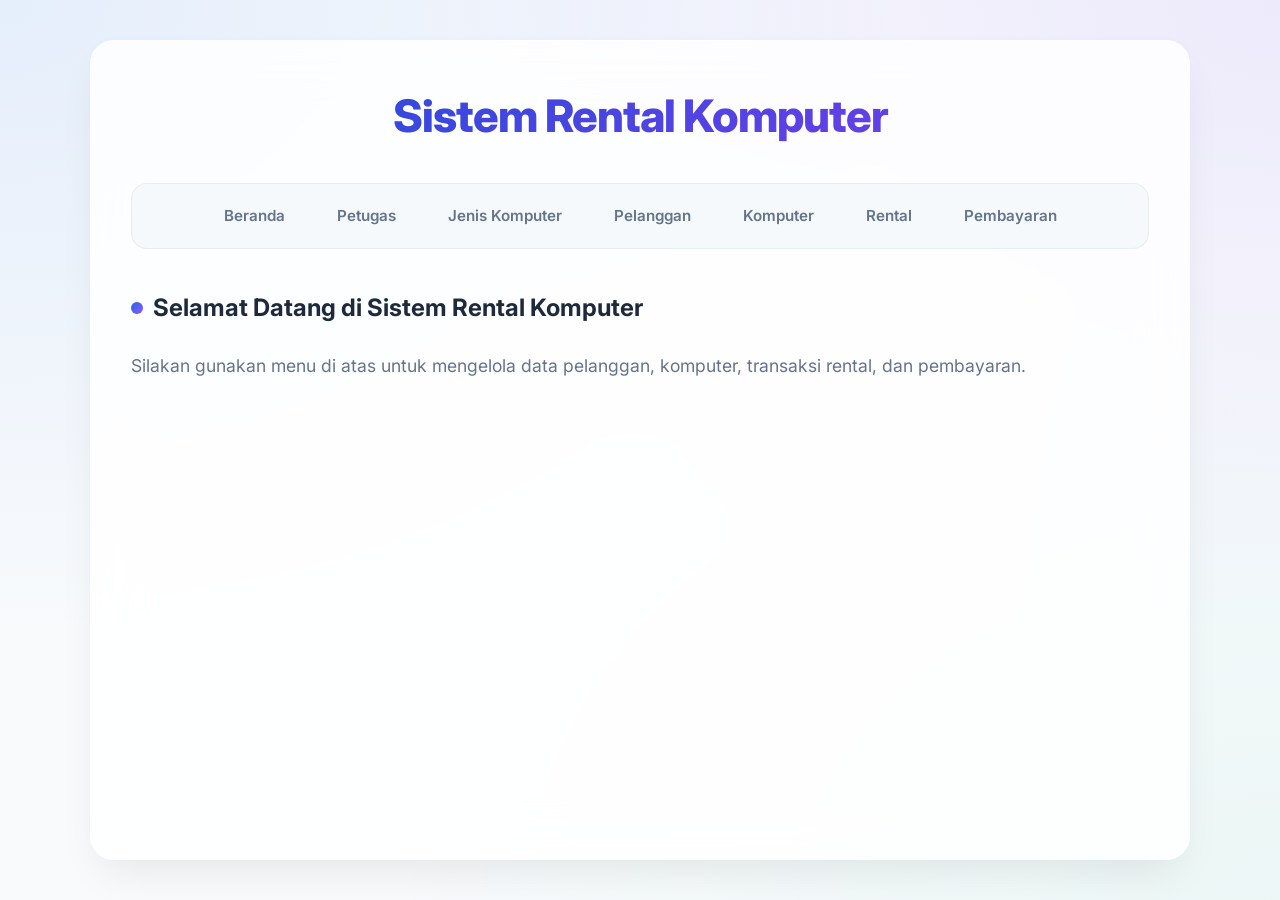
==== frontend/index.html @ cb83567a "first commit" ====
<!DOCTYPE html>
<html lang="id">

<head>
    <meta charset="UTF-8">
    <meta name="viewport" content="width=device-width, initial-scale=1.0">
    <title>Sistem Rental Komputer</title>
    <link rel="stylesheet" href="style.css">
</head>

<body>
    <div class="container">
        <header>
            <h1>Sistem Rental Komputer</h1>
            <nav>
                <ul>
                    <li><a href="index.html">Beranda</a></li>
                    <li><a href="petugas.html">Petugas</a></li>
                    <li><a href="jenis.html">Jenis Komputer</a></li>
                    <li><a href="pelanggan.html">Pelanggan</a></li>
                    <li><a href="komputer.html">Komputer</a></li>
                    <li><a href="rental.html">Rental</a></li>
                    <li><a href="pembayaran.html">Pembayaran</a></li>
                </ul>
            </nav>
        </header>

        <section>
            <h2>Selamat Datang di Sistem Rental Komputer</h2>
            <p>Silakan gunakan menu di atas untuk mengelola data pelanggan, komputer, transaksi rental, dan pembayaran.
            </p>
        </section>
    </div>
</body>

</html>
---- frontend/style.css ----
@import url('https://fonts.googleapis.com/css2?family=Inter:wght@300;400;500;600;700&display=swap');

:root {
    --bg-main: #F8FAFC;
    --bg-card: rgba(255, 255, 255, 0.85);
    --border-color: rgba(0, 0, 0, 0.08);
    --text-main: #1E293B;
    --text-muted: #64748B;
    --primary: #2563EB;
    --primary-hover: #1D4ED8;
    --accent: #8B5CF6;
    --input-bg: #FFFFFF;
    --table-header: rgba(241, 245, 249, 0.8);
    --table-border: #E2E8F0;
}

* {
    box-sizing: border-box;
    margin: 0;
    padding: 0;
    font-family: 'Inter', -apple-system, BlinkMacSystemFont, "Segoe UI", Roboto, sans-serif;
}

body {
    background-color: var(--bg-main);
    background-image: 
        radial-gradient(at 0% 0%, rgba(59, 130, 246, 0.1) 0px, transparent 50%),
        radial-gradient(at 100% 0%, rgba(139, 92, 246, 0.1) 0px, transparent 50%),
        radial-gradient(at 100% 100%, rgba(16, 185, 129, 0.05) 0px, transparent 50%);
    background-attachment: fixed;
    color: var(--text-main);
    min-height: 100vh;
    display: flex;
    justify-content: center;
    padding: 40px 20px;
    line-height: 1.6;
}

.container {
    width: 100%;
    max-width: 1100px;
    background: var(--bg-card);
    backdrop-filter: blur(24px);
    -webkit-backdrop-filter: blur(24px);
    border: 1px solid rgba(255, 255, 255, 0.6);
    border-radius: 24px;
    padding: 40px;
    box-shadow: 0 20px 40px -10px rgba(0, 0, 0, 0.08), 0 0 10px rgba(0,0,0,0.02);
    animation: fadeIn 0.6s ease-out;
}

@keyframes fadeIn {
    from { opacity: 0; transform: translateY(20px); }
    to { opacity: 1; transform: translateY(0); }
}

header {
    text-align: center;
    margin-bottom: 40px;
}

header h1 {
    font-size: 2.8rem;
    font-weight: 800;
    margin-bottom: 30px;
    background: linear-gradient(135deg, #1D4ED8, #7C3AED);
    -webkit-background-clip: text;
    -webkit-text-fill-color: transparent;
    letter-spacing: -1px;
}

nav ul {
    list-style: none;
    display: flex;
    justify-content: center;
    gap: 12px;
    flex-wrap: wrap;
    background: rgba(241, 245, 249, 0.6);
    padding: 10px;
    border-radius: 16px;
    border: 1px solid rgba(0,0,0,0.05);
}

nav ul li a {
    text-decoration: none;
    color: var(--text-muted);
    background: transparent;
    padding: 10px 20px;
    border-radius: 12px;
    font-size: 0.95rem;
    font-weight: 600;
    transition: all 0.3s ease;
    display: inline-block;
}

nav ul li a:hover {
    color: var(--primary);
    background: #FFFFFF;
    box-shadow: 0 4px 6px -1px rgba(0, 0, 0, 0.05);
    transform: translateY(-2px);
}

nav ul li a:active {
    transform: scale(0.95);
}

h2 {
    font-size: 1.5rem;
    font-weight: 700;
    margin-bottom: 25px;
    color: var(--text-main);
    display: flex;
    align-items: center;
    gap: 10px;
}

h2::before {
    content: '';
    display: inline-block;
    width: 12px;
    height: 12px;
    background: linear-gradient(135deg, var(--primary), var(--accent));
    border-radius: 50%;
}

section p {
    font-size: 1.1rem;
    color: var(--text-muted);
    margin-bottom: 30px;
}

form {
    background: rgba(248, 250, 252, 0.5);
    padding: 30px;
    border-radius: 20px;
    margin-bottom: 50px;
    border: 1px solid var(--border-color);
}

.form-group {
    margin-bottom: 20px;
}

.form-group label {
    display: block;
    margin-bottom: 8px;
    font-size: 0.9rem;
    font-weight: 600;
    color: var(--text-main);
}

.form-group input, 
.form-group select {
    width: 100%;
    padding: 14px 16px;
    background: var(--input-bg);
    border: 1px solid #CBD5E1;
    border-radius: 12px;
    font-size: 1rem;
    color: var(--text-main);
    transition: all 0.3s ease;
    outline: none;
    box-shadow: inset 0 2px 4px 0 rgba(0,0,0,0.02);
}

.form-group input::placeholder {
    color: #94A3B8;
}

.form-group select option {
    background-color: #FFFFFF;
    color: var(--text-main);
}

.form-group input:focus, 
.form-group select:focus {
    border-color: var(--primary);
    box-shadow: 0 0 0 4px rgba(37, 99, 235, 0.15);
}

.btn-submit {
    background: linear-gradient(135deg, var(--primary), var(--primary-hover));
    color: #fff;
    border: none;
    padding: 14px 28px;
    font-size: 1rem;
    border-radius: 12px;
    cursor: pointer;
    font-weight: 600;
    transition: all 0.3s ease;
    width: 100%;
    margin-top: 10px;
    box-shadow: 0 4px 12px rgba(37, 99, 235, 0.3);
}

.btn-submit:hover {
    transform: translateY(-2px);
    box-shadow: 0 6px 20px rgba(37, 99, 235, 0.4);
    background: linear-gradient(135deg, var(--primary-hover), var(--primary));
}

table {
    width: 100%;
    border-collapse: separate;
    border-spacing: 0;
    margin-top: 10px;
    border-radius: 16px;
    overflow: hidden;
    border: 1px solid var(--table-border);
    background: #FFFFFF;
}

th, td {
    padding: 16px 20px;
    text-align: left;
}

th {
    background: var(--table-header);
    font-weight: 700;
    font-size: 0.85rem;
    text-transform: uppercase;
    letter-spacing: 0.05em;
    color: var(--text-muted);
    border-bottom: 1px solid var(--table-border);
}

td {
    border-bottom: 1px solid var(--table-border);
    font-size: 0.95rem;
}

tr:last-child td {
    border-bottom: none;
}

tr {
    transition: all 0.2s ease;
}

tr:hover td {
    background: #F8FAFC;
}

@media (min-width: 768px) {
    form {
        max-width: 600px;
        margin-left: 0;
    }
    
    .btn-submit {
        width: auto;
    }
}
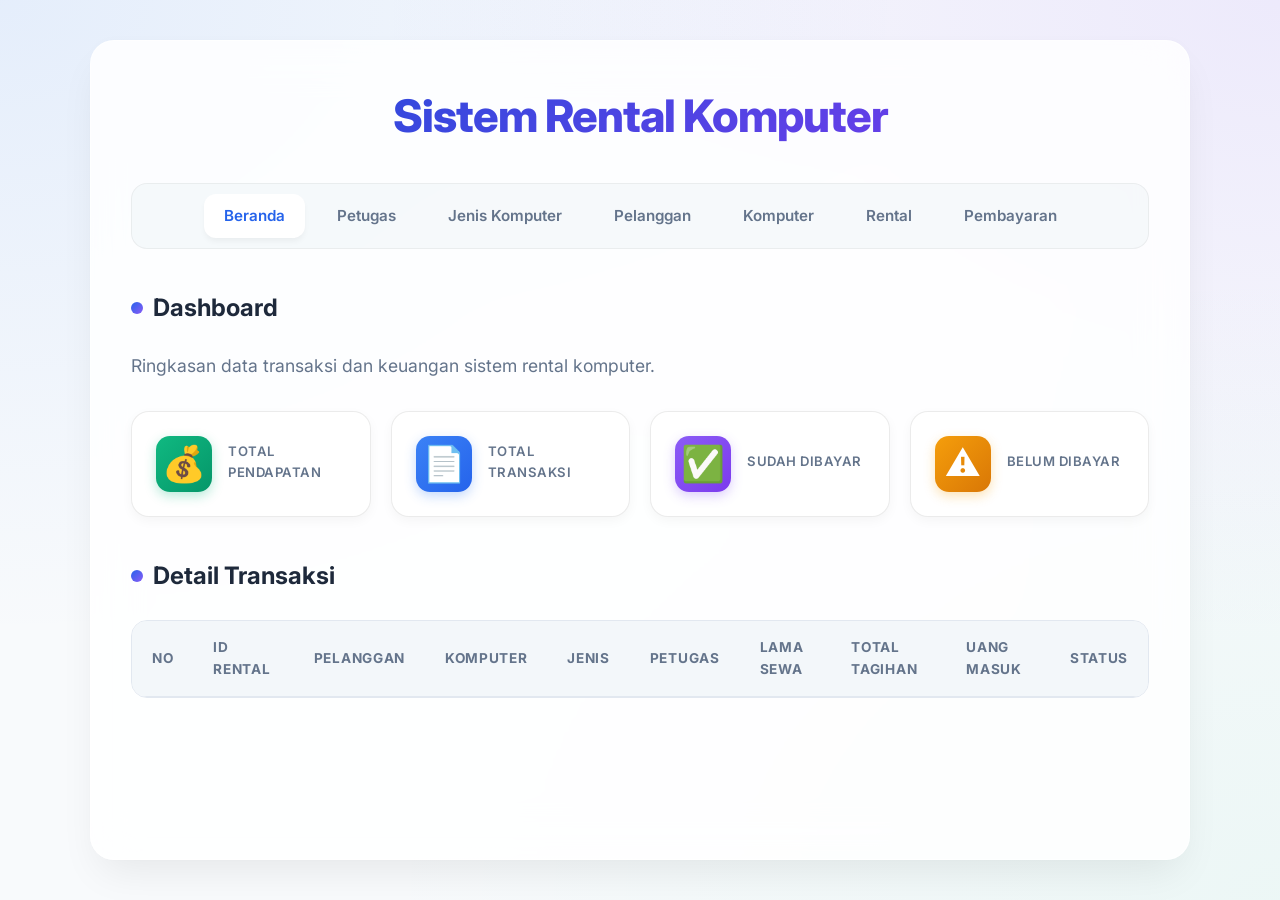
==== commit f2040431: "oke" ====
--- a/frontend/index.html
+++ b/frontend/index.html
@@ -4,7 +4,7 @@
 <head>
     <meta charset="UTF-8">
     <meta name="viewport" content="width=device-width, initial-scale=1.0">
-    <title>Sistem Rental Komputer</title>
+    <title>Dashboard - Sistem Rental Komputer</title>
     <link rel="stylesheet" href="style.css">
 </head>
 
@@ -14,7 +14,7 @@
             <h1>Sistem Rental Komputer</h1>
             <nav>
                 <ul>
-                    <li><a href="index.html">Beranda</a></li>
+                    <li><a href="index.html" class="nav-active">Beranda</a></li>
                     <li><a href="petugas.html">Petugas</a></li>
                     <li><a href="jenis.html">Jenis Komputer</a></li>
                     <li><a href="pelanggan.html">Pelanggan</a></li>
@@ -26,9 +26,62 @@
         </header>
 
         <section>
-            <h2>Selamat Datang di Sistem Rental Komputer</h2>
-            <p>Silakan gunakan menu di atas untuk mengelola data pelanggan, komputer, transaksi rental, dan pembayaran.
-            </p>
+            <h2>Dashboard</h2>
+            <p>Ringkasan data transaksi dan keuangan sistem rental komputer.</p>
+
+            <!-- Summary Cards -->
+            <div class="dashboard-cards">
+                <div class="dash-card card-income">
+                    <div class="dash-card-icon">&#128176;</div>
+                    <div class="dash-card-info">
+                        <span class="dash-card-label">Total Pendapatan</span>
+                        <span class="dash-card-value"><!--TOTAL_PENDAPATAN--></span>
+                    </div>
+                </div>
+                <div class="dash-card card-transactions">
+                    <div class="dash-card-icon">&#128196;</div>
+                    <div class="dash-card-info">
+                        <span class="dash-card-label">Total Transaksi</span>
+                        <span class="dash-card-value"><!--TOTAL_TRANSAKSI--></span>
+                    </div>
+                </div>
+                <div class="dash-card card-paid">
+                    <div class="dash-card-icon">&#9989;</div>
+                    <div class="dash-card-info">
+                        <span class="dash-card-label">Sudah Dibayar</span>
+                        <span class="dash-card-value"><!--TOTAL_LUNAS--></span>
+                    </div>
+                </div>
+                <div class="dash-card card-unpaid">
+                    <div class="dash-card-icon">&#9888;&#65039;</div>
+                    <div class="dash-card-info">
+                        <span class="dash-card-label">Belum Dibayar</span>
+                        <span class="dash-card-value"><!--TOTAL_BELUM--></span>
+                    </div>
+                </div>
+            </div>
+
+            <!-- Detail Transaksi -->
+            <h2>Detail Transaksi</h2>
+            <table>
+                <thead>
+                    <tr>
+                        <th>No</th>
+                        <th>ID Rental</th>
+                        <th>Pelanggan</th>
+                        <th>Komputer</th>
+                        <th>Jenis</th>
+                        <th>Petugas</th>
+                        <th>Lama Sewa</th>
+                        <th>Total Tagihan</th>
+                        <th>Uang Masuk</th>
+                        <th>Status</th>
+                    </tr>
+                </thead>
+                <tbody>
+                    <!--DATA_DASHBOARD-->
+                </tbody>
+            </table>
         </section>
     </div>
 </body>
--- a/frontend/style.css
+++ b/frontend/style.css
@@ -252,3 +252,181 @@
         width: auto;
     }
 }
+
+/* Active Nav */
+nav ul li a.nav-active {
+    color: var(--primary);
+    background: #FFFFFF;
+    box-shadow: 0 4px 6px -1px rgba(0, 0, 0, 0.05);
+}
+
+/* Dashboard Cards */
+.dashboard-cards {
+    display: grid;
+    grid-template-columns: repeat(auto-fit, minmax(220px, 1fr));
+    gap: 20px;
+    margin-bottom: 40px;
+}
+
+.dash-card {
+    display: flex;
+    align-items: center;
+    gap: 16px;
+    padding: 24px;
+    border-radius: 18px;
+    background: #FFFFFF;
+    border: 1px solid var(--border-color);
+    box-shadow: 0 4px 12px rgba(0, 0, 0, 0.04);
+    transition: transform 0.3s ease, box-shadow 0.3s ease;
+}
+
+.dash-card:hover {
+    transform: translateY(-4px);
+    box-shadow: 0 8px 24px rgba(0, 0, 0, 0.08);
+}
+
+.dash-card-icon {
+    font-size: 2.2rem;
+    width: 56px;
+    height: 56px;
+    display: flex;
+    align-items: center;
+    justify-content: center;
+    border-radius: 14px;
+    flex-shrink: 0;
+}
+
+.card-income .dash-card-icon {
+    background: linear-gradient(135deg, #10B981, #059669);
+    color: white;
+    box-shadow: 0 4px 12px rgba(16, 185, 129, 0.3);
+}
+
+.card-transactions .dash-card-icon {
+    background: linear-gradient(135deg, #3B82F6, #2563EB);
+    color: white;
+    box-shadow: 0 4px 12px rgba(59, 130, 246, 0.3);
+}
+
+.card-paid .dash-card-icon {
+    background: linear-gradient(135deg, #8B5CF6, #7C3AED);
+    color: white;
+    box-shadow: 0 4px 12px rgba(139, 92, 246, 0.3);
+}
+
+.card-unpaid .dash-card-icon {
+    background: linear-gradient(135deg, #F59E0B, #D97706);
+    color: white;
+    box-shadow: 0 4px 12px rgba(245, 158, 11, 0.3);
+}
+
+.dash-card-info {
+    display: flex;
+    flex-direction: column;
+    gap: 4px;
+}
+
+.dash-card-label {
+    font-size: 0.82rem;
+    font-weight: 600;
+    color: var(--text-muted);
+    text-transform: uppercase;
+    letter-spacing: 0.04em;
+}
+
+.dash-card-value {
+    font-size: 1.5rem;
+    font-weight: 800;
+    color: var(--text-main);
+    letter-spacing: -0.5px;
+}
+
+/* Status Badges */
+.badge {
+    display: inline-block;
+    padding: 5px 14px;
+    border-radius: 20px;
+    font-size: 0.8rem;
+    font-weight: 700;
+    letter-spacing: 0.02em;
+    text-align: center;
+}
+
+.badge-lunas {
+    background: rgba(16, 185, 129, 0.12);
+    color: #059669;
+    border: 1px solid rgba(16, 185, 129, 0.25);
+}
+
+.badge-belum {
+    background: rgba(245, 158, 11, 0.12);
+    color: #B45309;
+    border: 1px solid rgba(245, 158, 11, 0.25);
+}
+
+/* Money column styling */
+.money-positive {
+    color: #059669;
+    font-weight: 600;
+}
+
+.money-neutral {
+    font-weight: 600;
+}
+
+/* Table Action Buttons */
+.btn-edit, .btn-hapus {
+    display: inline-flex;
+    align-items: center;
+    justify-content: center;
+    padding: 6px 14px;
+    border-radius: 8px;
+    font-size: 0.85rem;
+    font-weight: 600;
+    text-decoration: none;
+    transition: all 0.3s cubic-bezier(0.4, 0, 0.2, 1);
+    cursor: pointer;
+    border: none;
+    margin-right: 6px;
+    font-family: inherit;
+}
+
+.btn-edit {
+    background: linear-gradient(135deg, #EFF6FF, #DBEAFE);
+    color: #1D4ED8;
+    border: 1px solid #BFDBFE;
+}
+
+.btn-edit::before {
+    content: '✏️ ';
+    font-size: 0.8rem;
+    margin-right: 4px;
+}
+
+.btn-edit:hover {
+    background: linear-gradient(135deg, #3B82F6, #2563EB);
+    color: #FFFFFF;
+    border-color: transparent;
+    box-shadow: 0 4px 12px rgba(37, 99, 235, 0.3);
+    transform: translateY(-2px);
+}
+
+.btn-hapus {
+    background: linear-gradient(135deg, #FEF2F2, #FEE2E2);
+    color: #B91C1C;
+    border: 1px solid #FECACA;
+}
+
+.btn-hapus::before {
+    content: '🗑️ ';
+    font-size: 0.8rem;
+    margin-right: 4px;
+}
+
+.btn-hapus:hover {
+    background: linear-gradient(135deg, #EF4444, #DC2626);
+    color: #FFFFFF;
+    border-color: transparent;
+    box-shadow: 0 4px 12px rgba(220, 38, 38, 0.3);
+    transform: translateY(-2px);
+}
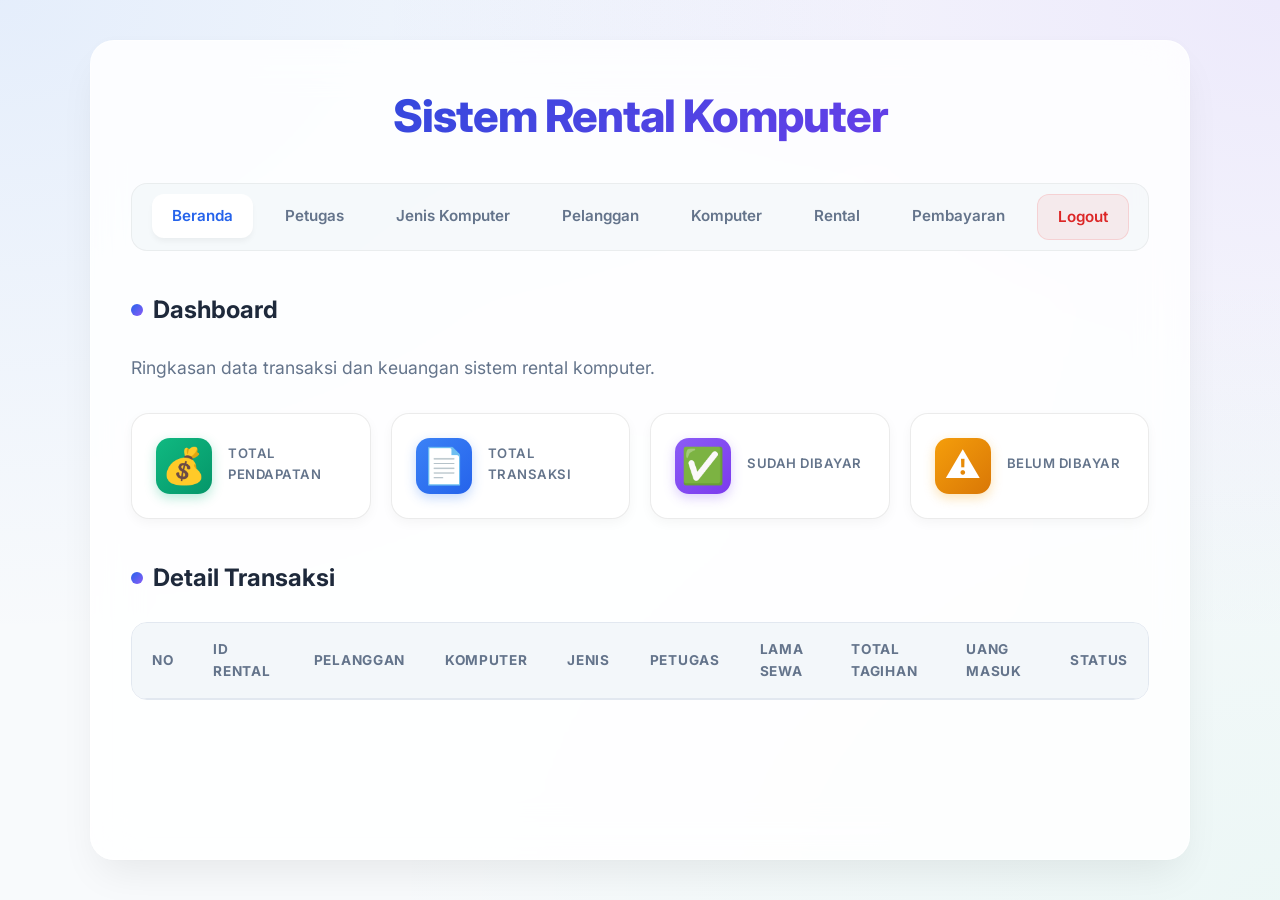
==== commit 811705e7: "okeh" ====
--- a/frontend/index.html
+++ b/frontend/index.html
@@ -21,6 +21,7 @@
                     <li><a href="komputer.html">Komputer</a></li>
                     <li><a href="rental.html">Rental</a></li>
                     <li><a href="pembayaran.html">Pembayaran</a></li>
+                    <li><a href="/logout" class="btn-logout">Logout</a></li>
                 </ul>
             </nav>
         </header>
--- a/frontend/style.css
+++ b/frontend/style.css
@@ -430,3 +430,110 @@
     box-shadow: 0 4px 12px rgba(220, 38, 38, 0.3);
     transform: translateY(-2px);
 }
+
+/* ===== Login Page ===== */
+.login-container {
+    width: 100%;
+    min-height: 100vh;
+    display: flex;
+    align-items: center;
+    justify-content: center;
+}
+
+.login-card {
+    width: 100%;
+    max-width: 420px;
+    background: var(--bg-card);
+    backdrop-filter: blur(24px);
+    -webkit-backdrop-filter: blur(24px);
+    border: 1px solid rgba(255, 255, 255, 0.6);
+    border-radius: 28px;
+    padding: 48px 40px;
+    box-shadow: 0 24px 48px -12px rgba(0, 0, 0, 0.12), 0 0 10px rgba(0,0,0,0.02);
+    animation: fadeIn 0.6s ease-out;
+    text-align: center;
+}
+
+.login-icon {
+    font-size: 3.5rem;
+    margin-bottom: 8px;
+    animation: bounceIn 0.8s ease-out;
+}
+
+@keyframes bounceIn {
+    0% { transform: scale(0); opacity: 0; }
+    60% { transform: scale(1.15); }
+    100% { transform: scale(1); opacity: 1; }
+}
+
+.login-title {
+    font-size: 1.8rem;
+    font-weight: 800;
+    margin-bottom: 8px;
+    background: linear-gradient(135deg, #1D4ED8, #7C3AED);
+    -webkit-background-clip: text;
+    -webkit-text-fill-color: transparent;
+    letter-spacing: -0.5px;
+}
+
+.login-subtitle {
+    font-size: 0.95rem;
+    color: var(--text-muted);
+    margin-bottom: 30px;
+}
+
+.login-card form {
+    text-align: left;
+    background: transparent;
+    padding: 0;
+    margin-bottom: 0;
+    border: none;
+}
+
+.login-card .btn-submit {
+    margin-top: 20px;
+    width: 100%;
+    padding: 15px;
+    font-size: 1.05rem;
+    letter-spacing: 0.02em;
+}
+
+.login-error {
+    background: rgba(239, 68, 68, 0.08);
+    color: #DC2626;
+    border: 1px solid rgba(239, 68, 68, 0.2);
+    border-radius: 12px;
+    padding: 12px 16px;
+    font-size: 0.9rem;
+    font-weight: 600;
+    margin-bottom: 20px;
+    animation: shake 0.4s ease-in-out;
+}
+
+@keyframes shake {
+    0%, 100% { transform: translateX(0); }
+    25% { transform: translateX(-6px); }
+    75% { transform: translateX(6px); }
+}
+
+/* ===== Logout Button ===== */
+.btn-logout {
+    text-decoration: none;
+    color: #DC2626;
+    background: rgba(239, 68, 68, 0.08);
+    padding: 10px 20px;
+    border-radius: 12px;
+    font-size: 0.95rem;
+    font-weight: 600;
+    transition: all 0.3s ease;
+    display: inline-block;
+    border: 1px solid rgba(239, 68, 68, 0.15);
+}
+
+.btn-logout:hover {
+    color: #FFFFFF;
+    background: linear-gradient(135deg, #EF4444, #DC2626);
+    box-shadow: 0 4px 12px rgba(220, 38, 38, 0.3);
+    transform: translateY(-2px);
+    border-color: transparent;
+}
